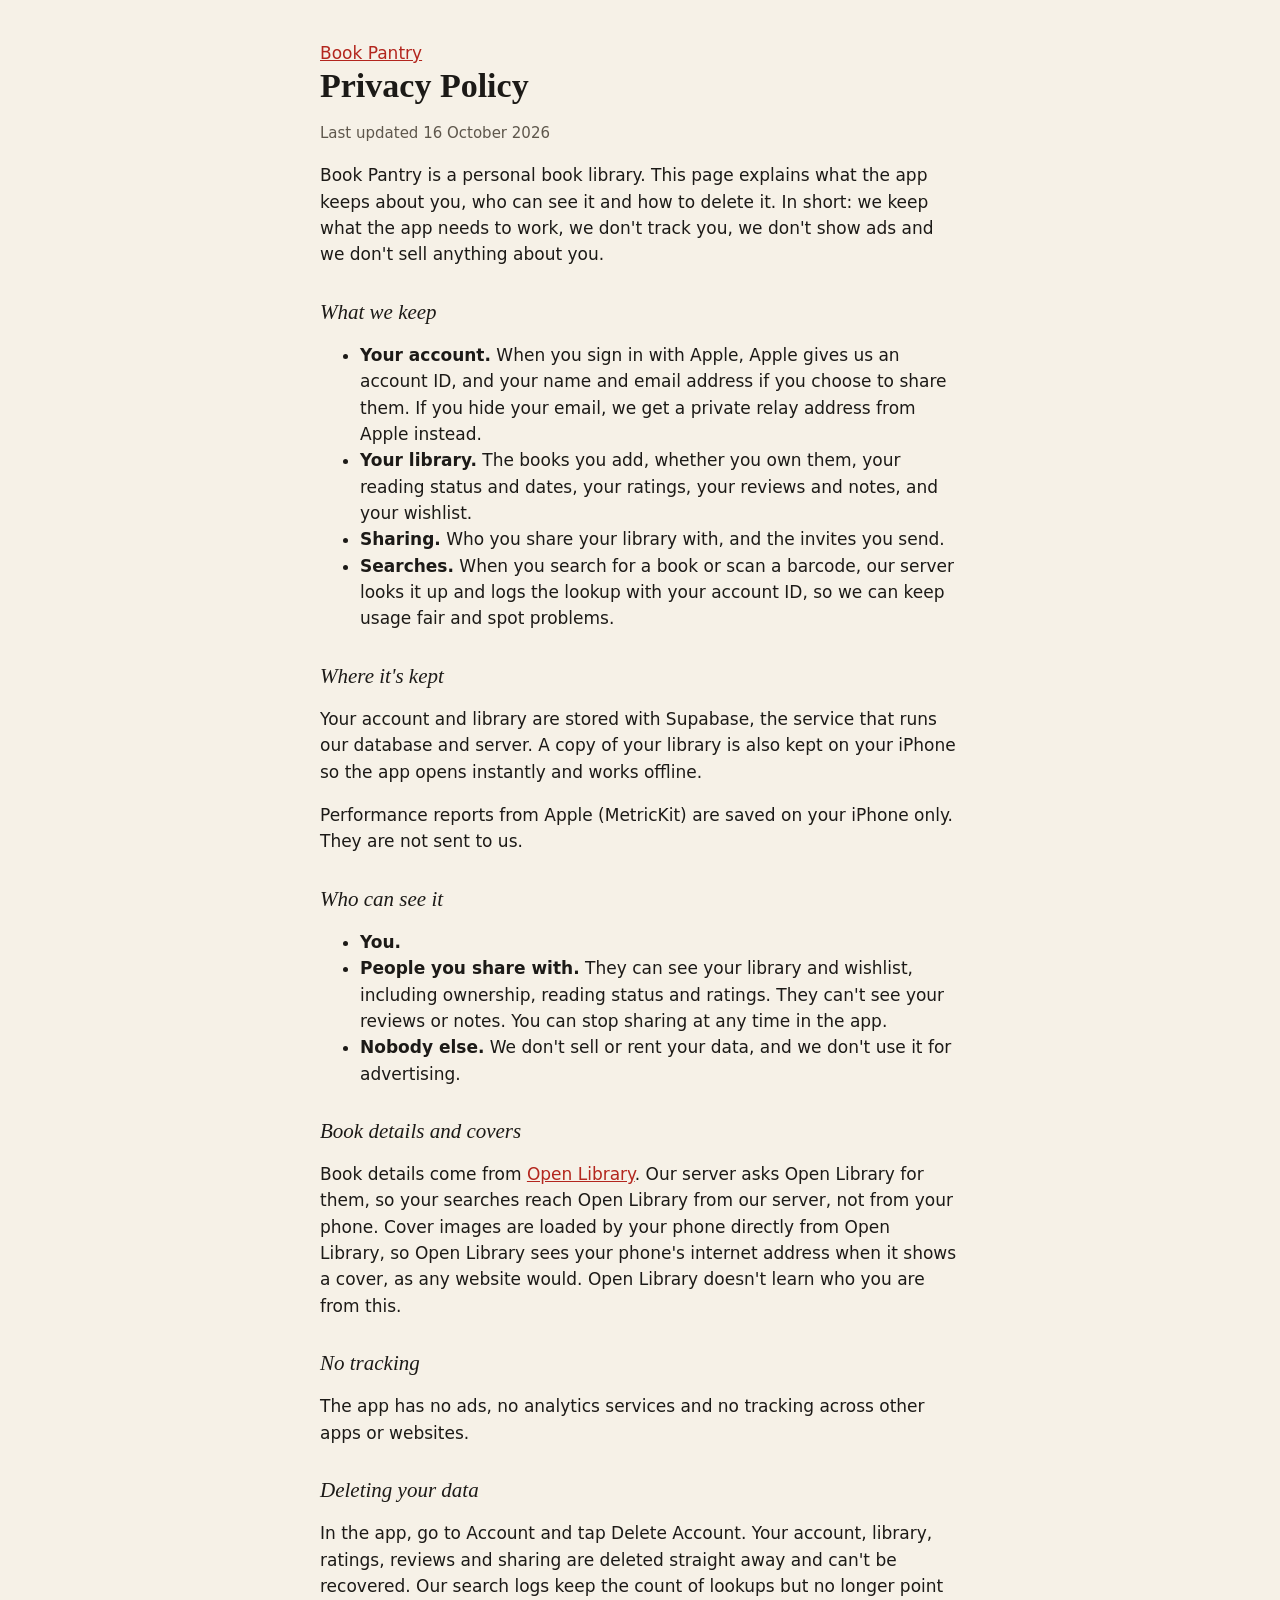
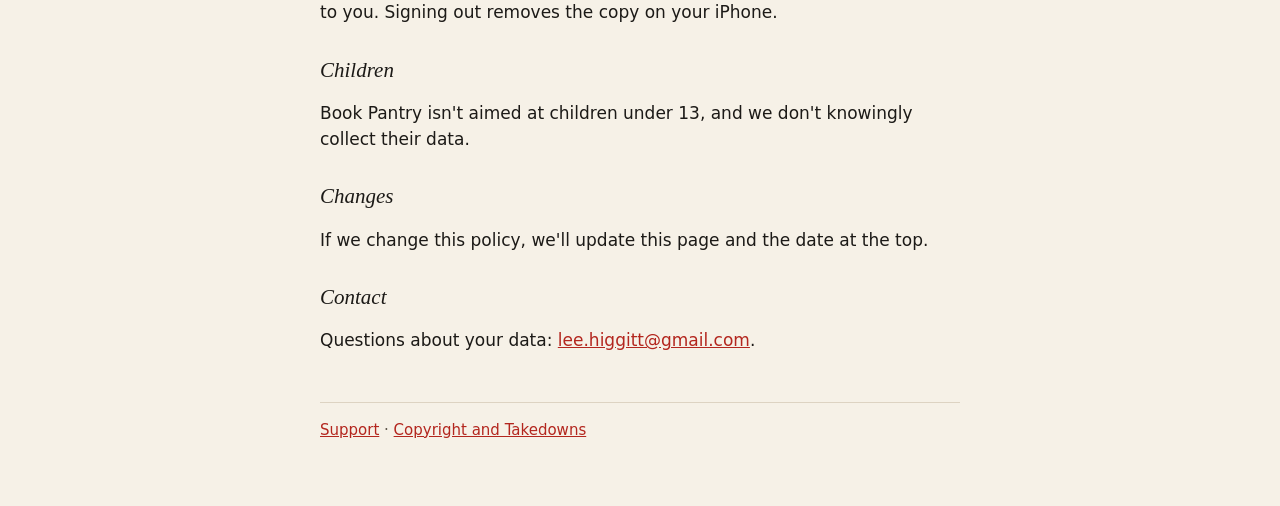
==== privacy/index.html @ 3e069c45 "Add privacy, support and takedown pages BOOK-68. Plain HTML served by GitHub Pages.  Co-Authored-By:" ====
<!doctype html>
<html lang="en">
<head>
<meta charset="utf-8">
<meta name="viewport" content="width=device-width, initial-scale=1">
<title>Privacy Policy · Book Pantry</title>
<link rel="stylesheet" href="../style.css">
</head>
<body>
<main>
<nav><a href="../">Book Pantry</a></nav>
<h1>Privacy Policy</h1>
<p class="meta">Last updated 16 October 2026</p>

<p>Book Pantry is a personal book library. This page explains what the app keeps about you, who can see it and how to
delete it. In short: we keep what the app needs to work, we don't track you, we don't show ads and we don't sell
anything about you.</p>

<h2>What we keep</h2>
<ul>
<li><strong>Your account.</strong> When you sign in with Apple, Apple gives us an account ID, and your name and email
address if you choose to share them. If you hide your email, we get a private relay address from Apple instead.</li>
<li><strong>Your library.</strong> The books you add, whether you own them, your reading status and dates, your
ratings, your reviews and notes, and your wishlist.</li>
<li><strong>Sharing.</strong> Who you share your library with, and the invites you send.</li>
<li><strong>Searches.</strong> When you search for a book or scan a barcode, our server looks it up and logs the
lookup with your account ID, so we can keep usage fair and spot problems.</li>
</ul>

<h2>Where it's kept</h2>
<p>Your account and library are stored with Supabase, the service that runs our database and server. A copy of your
library is also kept on your iPhone so the app opens instantly and works offline.</p>
<p>Performance reports from Apple (MetricKit) are saved on your iPhone only. They are not sent to us.</p>

<h2>Who can see it</h2>
<ul>
<li><strong>You.</strong></li>
<li><strong>People you share with.</strong> They can see your library and wishlist, including ownership, reading
status and ratings. They can't see your reviews or notes. You can stop sharing at any time in the app.</li>
<li><strong>Nobody else.</strong> We don't sell or rent your data, and we don't use it for advertising.</li>
</ul>

<h2>Book details and covers</h2>
<p>Book details come from <a href="https://openlibrary.org">Open Library</a>. Our server asks Open Library for them,
so your searches reach Open Library from our server, not from your phone. Cover images are loaded by your phone
directly from Open Library, so Open Library sees your phone's internet address when it shows a cover, as any website
would. Open Library doesn't learn who you are from this.</p>

<h2>No tracking</h2>
<p>The app has no ads, no analytics services and no tracking across other apps or websites.</p>

<h2>Deleting your data</h2>
<p>In the app, go to Account and tap Delete Account. Your account, library, ratings, reviews and sharing are deleted
straight away and can't be recovered. Our search logs keep the count of lookups but no longer point to you. Signing
out removes the copy on your iPhone.</p>

<h2>Children</h2>
<p>Book Pantry isn't aimed at children under 13, and we don't knowingly collect their data.</p>

<h2>Changes</h2>
<p>If we change this policy, we'll update this page and the date at the top.</p>

<h2>Contact</h2>
<p>Questions about your data: <a href="mailto:lee.higgitt@gmail.com">lee.higgitt@gmail.com</a>.</p>

<footer><a href="../support/">Support</a> · <a href="../takedown/">Copyright and Takedowns</a></footer>
</main>
</body>
</html>
---- style.css ----
:root {
    --paper: #F6F1E7;
    --ink: #1C1A17;
    --ink-secondary: #5E574C;
    --rule: #DDD3C2;
    --accent: #B3261E;
    color-scheme: light dark;
}

@media (prefers-color-scheme: dark) {
    :root {
        --paper: #17140F;
        --ink: #F1EADF;
        --ink-secondary: #A89F91;
        --rule: #2E2924;
        --accent: #E36B5E;
    }
}

body {
    margin: 0;
    background: var(--paper);
    color: var(--ink);
    font: 17px/1.55 -apple-system, "SF Pro Text", system-ui, sans-serif;
    -webkit-text-size-adjust: 100%;
}

main {
    max-width: 640px;
    margin: 0 auto;
    padding: 40px 20px 64px;
}

h1, h2 {
    font-family: ui-serif, "New York", Georgia, serif;
    line-height: 1.2;
}

h1 {
    font-size: 34px;
    margin: 0 0 8px;
}

h2 {
    font-size: 21px;
    font-style: italic;
    font-weight: 400;
    margin: 32px 0 8px;
}

a {
    color: var(--accent);
}

.meta, footer {
    color: var(--ink-secondary);
    font-size: 15px;
}

footer {
    border-top: 1px solid var(--rule);
    margin-top: 48px;
    padding-top: 16px;
}

nav a {
    margin-right: 16px;
}
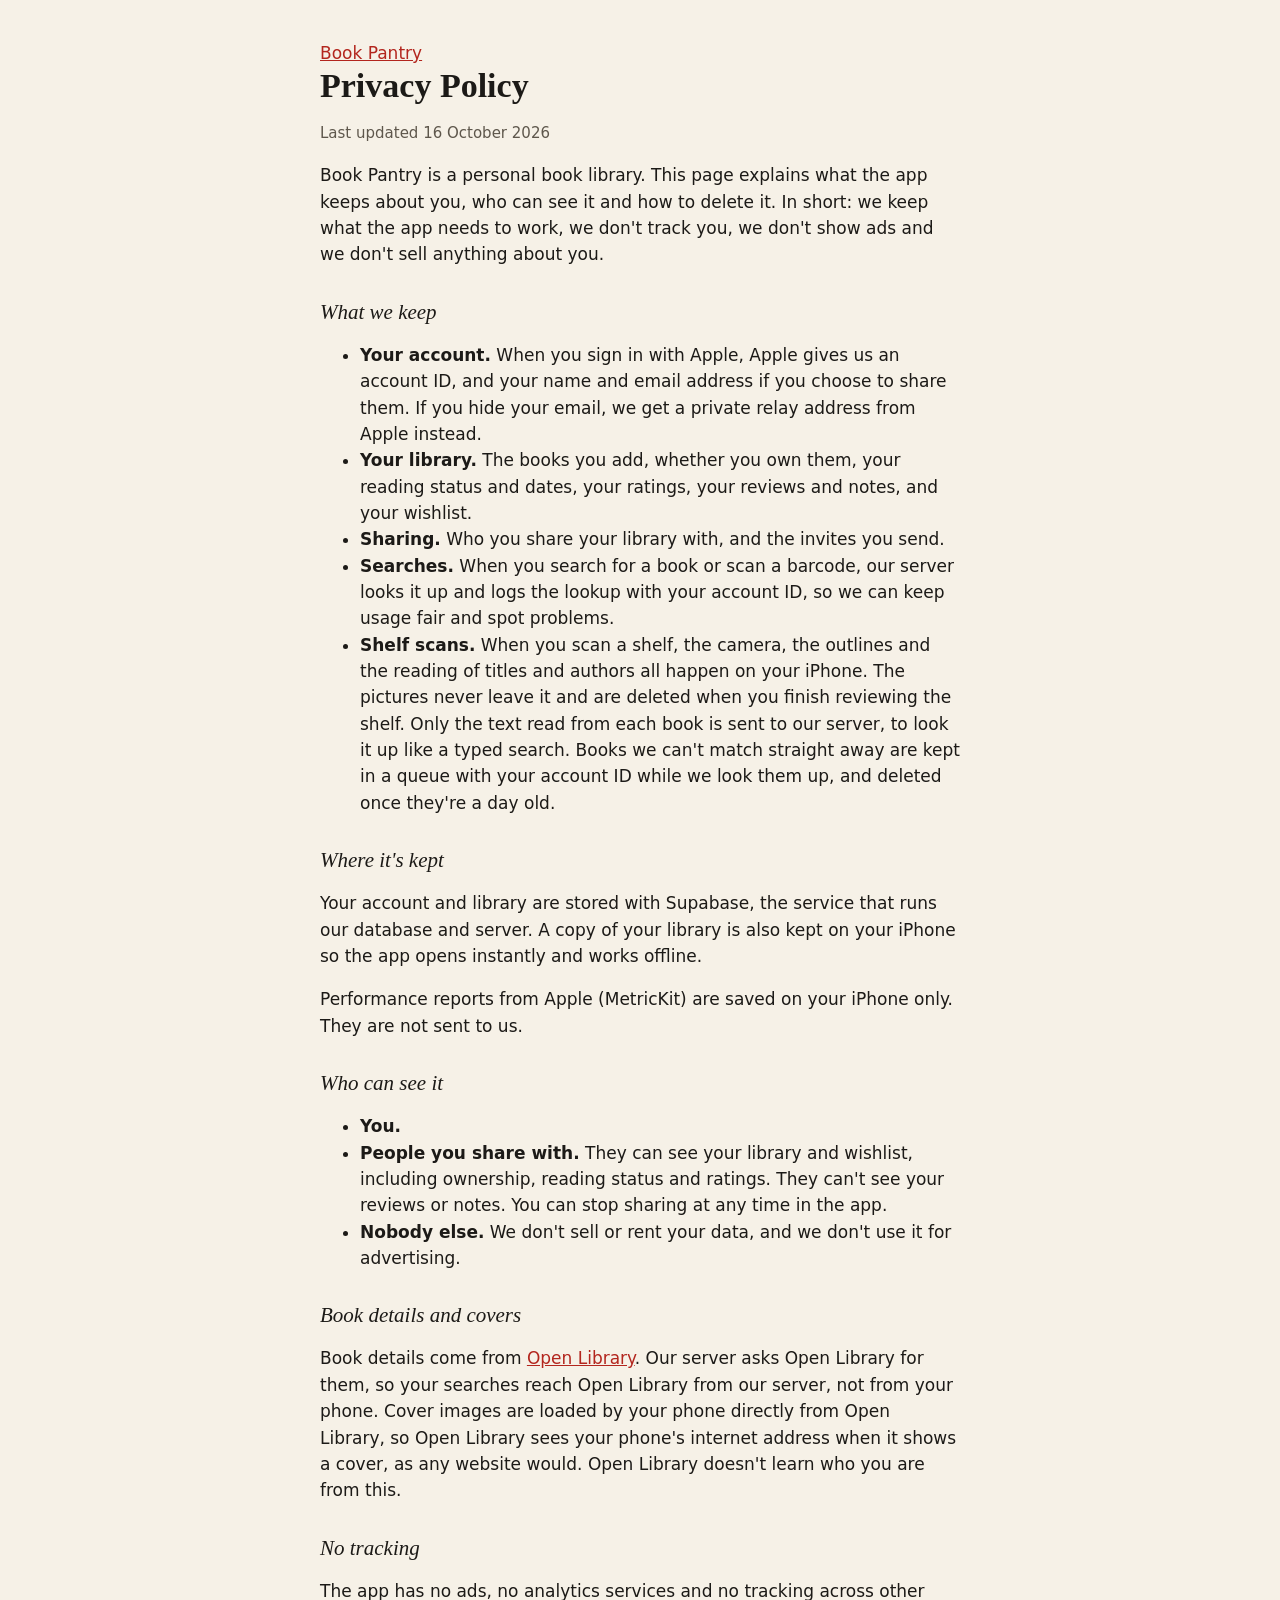
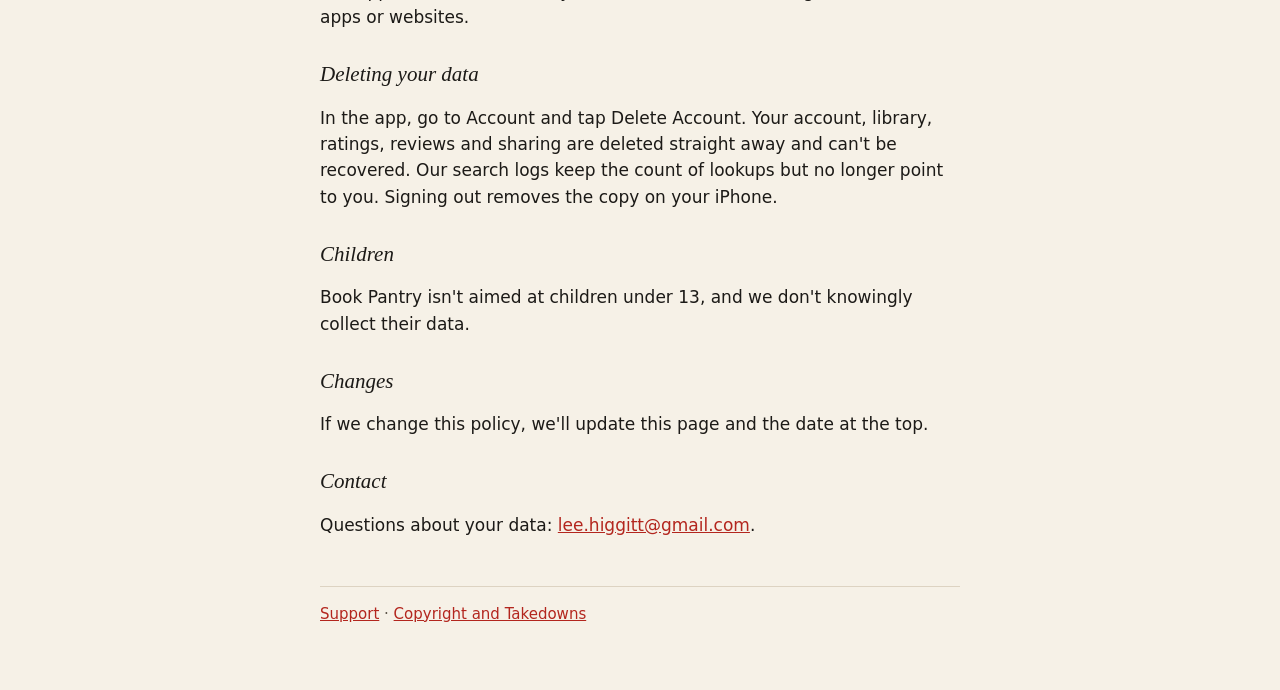
==== commit cbaad04f: "BOOK-90: Shelf scans in the privacy policy Co-Authored-By: Claude Opus 5.5 (1M context) <noreply@ant" ====
--- a/privacy/index.html
+++ b/privacy/index.html
@@ -25,6 +25,10 @@
 <li><strong>Sharing.</strong> Who you share your library with, and the invites you send.</li>
 <li><strong>Searches.</strong> When you search for a book or scan a barcode, our server looks it up and logs the
 lookup with your account ID, so we can keep usage fair and spot problems.</li>
+<li><strong>Shelf scans.</strong> When you scan a shelf, the camera, the outlines and the reading of titles and authors
+all happen on your iPhone. The pictures never leave it and are deleted when you finish reviewing the shelf. Only the
+text read from each book is sent to our server, to look it up like a typed search. Books we can't match straight away
+are kept in a queue with your account ID while we look them up, and deleted once they're a day old.</li>
 </ul>
 
 <h2>Where it's kept</h2>
